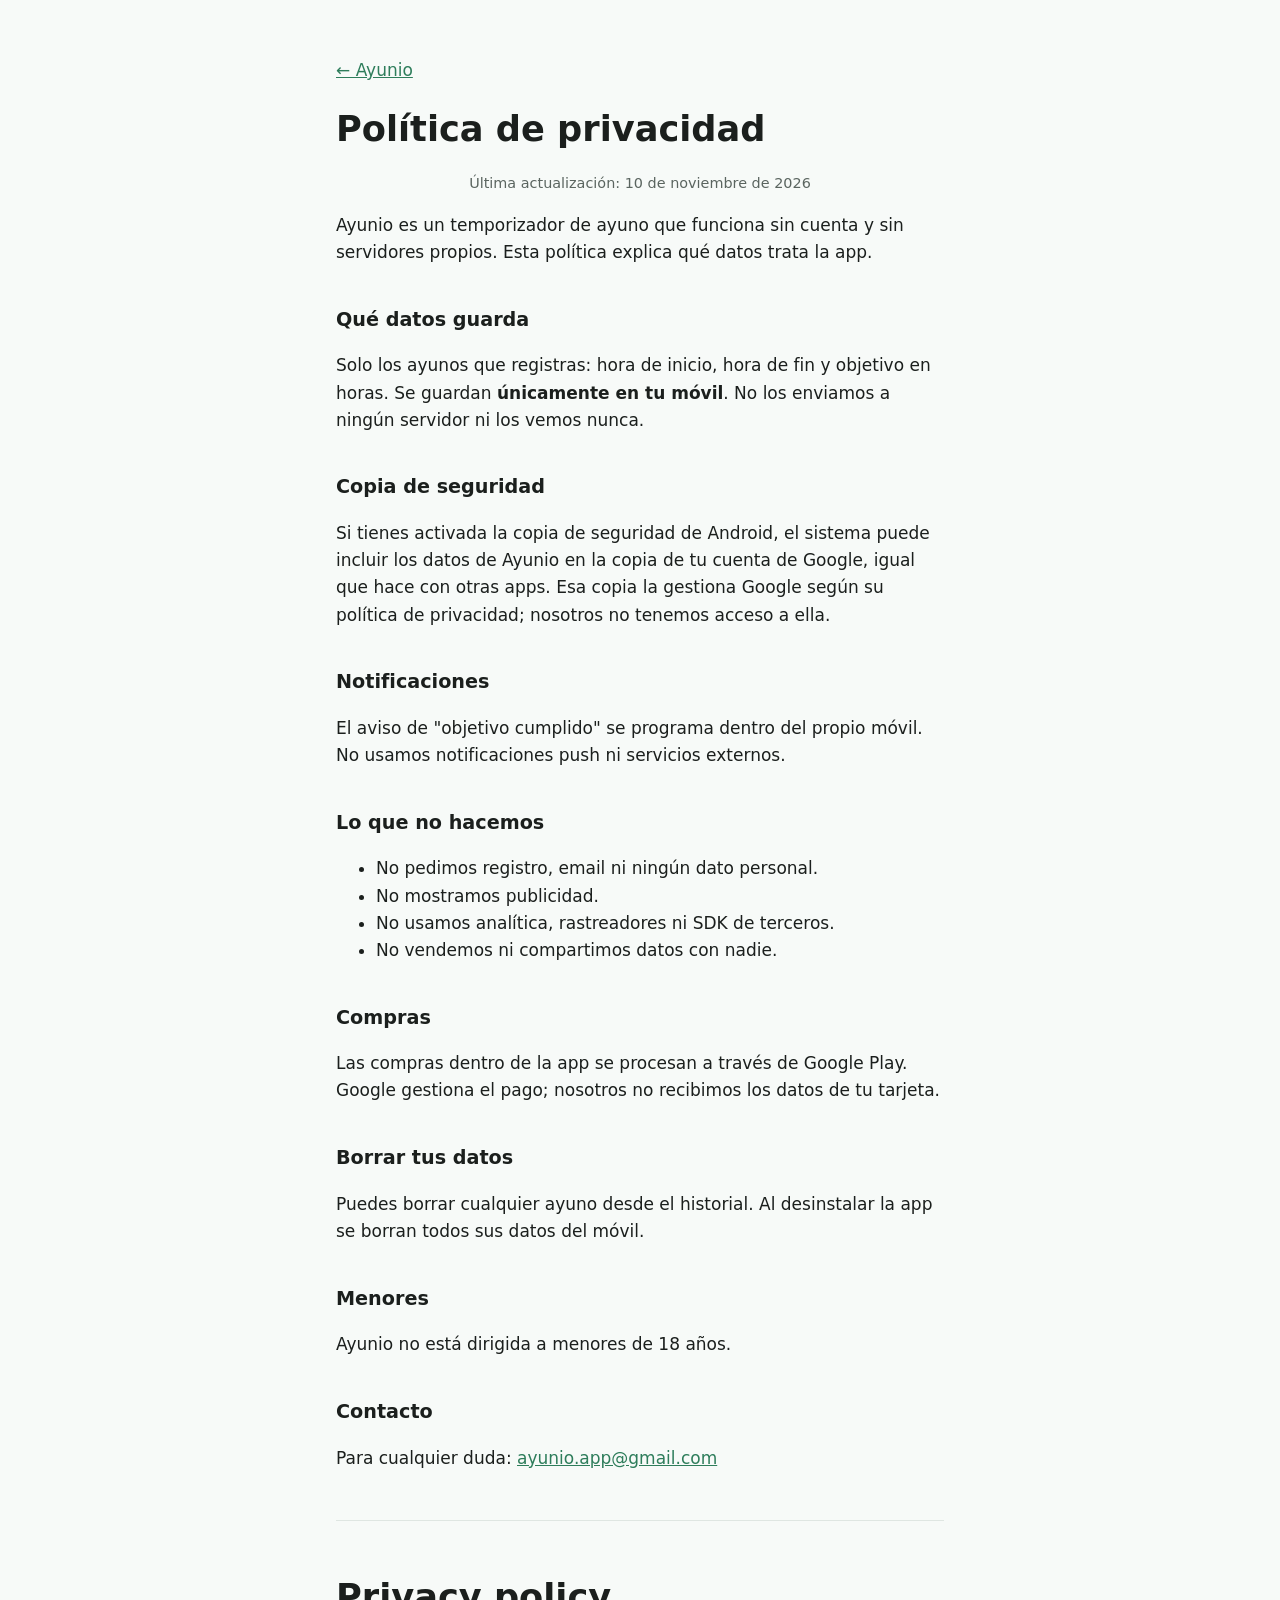
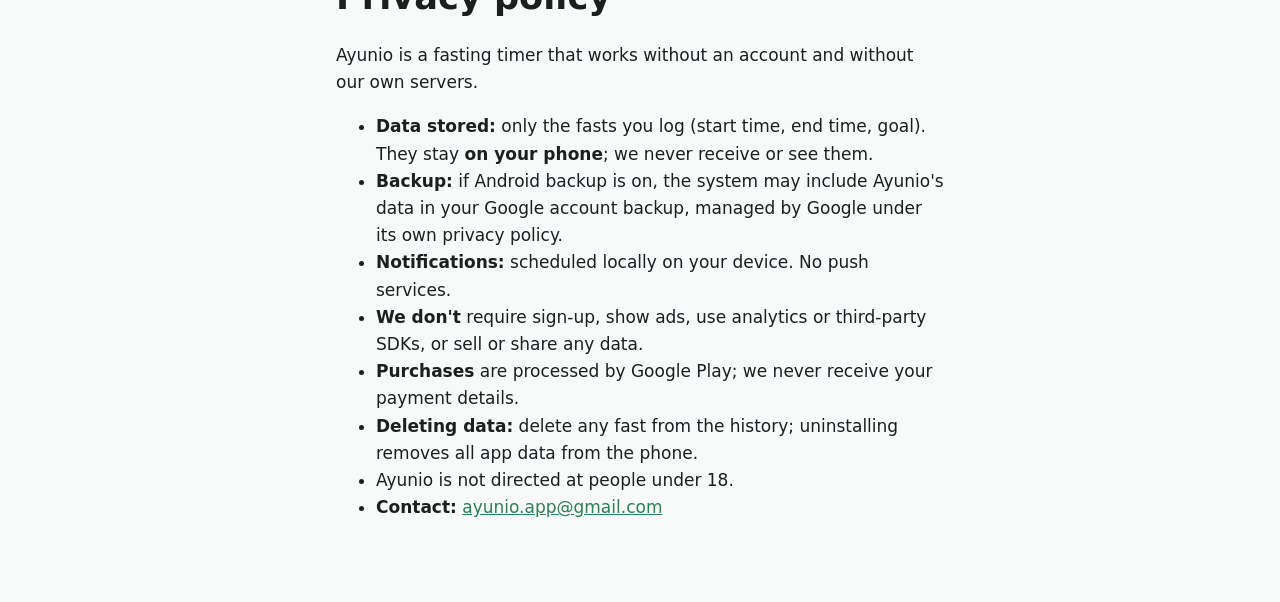
==== privacidad.html @ 6d24bfd1 "Web de Ayunio: landing y política de privacidad Co-Authored-By: Claude Opus 5.5 <noreply@anthropic.c" ====
<!doctype html>
<html lang="es">
<head>
<meta charset="utf-8">
<meta name="viewport" content="width=device-width, initial-scale=1">
<title>Ayunio · Política de privacidad</title>
<link rel="stylesheet" href="estilo.css">
</head>
<body>
<main>
  <p><a href="./">← Ayunio</a></p>
  <h1>Política de privacidad</h1>
  <p class="nota">Última actualización: 10 de noviembre de 2026</p>

  <p>Ayunio es un temporizador de ayuno que funciona sin cuenta y sin servidores propios. Esta política explica qué datos trata la app.</p>

  <h2>Qué datos guarda</h2>
  <p>Solo los ayunos que registras: hora de inicio, hora de fin y objetivo en horas. Se guardan <strong>únicamente en tu móvil</strong>. No los enviamos a ningún servidor ni los vemos nunca.</p>

  <h2>Copia de seguridad</h2>
  <p>Si tienes activada la copia de seguridad de Android, el sistema puede incluir los datos de Ayunio en la copia de tu cuenta de Google, igual que hace con otras apps. Esa copia la gestiona Google según su política de privacidad; nosotros no tenemos acceso a ella.</p>

  <h2>Notificaciones</h2>
  <p>El aviso de "objetivo cumplido" se programa dentro del propio móvil. No usamos notificaciones push ni servicios externos.</p>

  <h2>Lo que no hacemos</h2>
  <ul>
    <li>No pedimos registro, email ni ningún dato personal.</li>
    <li>No mostramos publicidad.</li>
    <li>No usamos analítica, rastreadores ni SDK de terceros.</li>
    <li>No vendemos ni compartimos datos con nadie.</li>
  </ul>

  <h2>Compras</h2>
  <p>Las compras dentro de la app se procesan a través de Google Play. Google gestiona el pago; nosotros no recibimos los datos de tu tarjeta.</p>

  <h2>Borrar tus datos</h2>
  <p>Puedes borrar cualquier ayuno desde el historial. Al desinstalar la app se borran todos sus datos del móvil.</p>

  <h2>Menores</h2>
  <p>Ayunio no está dirigida a menores de 18 años.</p>

  <h2>Contacto</h2>
  <p>Para cualquier duda: <a href="mailto:ayunio.app@gmail.com">ayunio.app@gmail.com</a></p>

  <hr>

  <h1 lang="en">Privacy policy</h1>
  <div lang="en">
    <p>Ayunio is a fasting timer that works without an account and without our own servers.</p>
    <ul>
      <li><strong>Data stored:</strong> only the fasts you log (start time, end time, goal). They stay <strong>on your phone</strong>; we never receive or see them.</li>
      <li><strong>Backup:</strong> if Android backup is on, the system may include Ayunio's data in your Google account backup, managed by Google under its own privacy policy.</li>
      <li><strong>Notifications:</strong> scheduled locally on your device. No push services.</li>
      <li><strong>We don't</strong> require sign-up, show ads, use analytics or third-party SDKs, or sell or share any data.</li>
      <li><strong>Purchases</strong> are processed by Google Play; we never receive your payment details.</li>
      <li><strong>Deleting data:</strong> delete any fast from the history; uninstalling removes all app data from the phone.</li>
      <li>Ayunio is not directed at people under 18.</li>
      <li><strong>Contact:</strong> <a href="mailto:ayunio.app@gmail.com">ayunio.app@gmail.com</a></li>
    </ul>
  </div>
</main>
</body>
</html>
---- estilo.css ----
:root {
  --fondo: #f7faf8;
  --texto: #1b1f1d;
  --suave: #5b6560;
  --acento: #2e7d5b;
  --acento-texto: #ffffff;
  --linea: #dfe6e2;
}
@media (prefers-color-scheme: dark) {
  :root {
    --fondo: #121614;
    --texto: #e7ece9;
    --suave: #a3ada8;
    --acento: #6fcf9f;
    --acento-texto: #0d1f16;
    --linea: #2a312d;
  }
}
* { box-sizing: border-box; }
body {
  margin: 0;
  background: var(--fondo);
  color: var(--texto);
  font: 17px/1.6 system-ui, -apple-system, "Segoe UI", Roboto, sans-serif;
}
main { max-width: 640px; margin: 0 auto; padding: 40px 16px 64px; }
a { color: var(--acento); }
h1 { font-size: 2.2rem; margin: 0.2em 0; }
h2 { font-size: 1.2rem; margin-top: 2em; }
header { text-align: center; margin-bottom: 32px; }
.logo {
  width: 88px; height: 88px; margin: 0 auto; border-radius: 50%;
  border: 10px solid var(--linea); border-top-color: var(--acento); border-right-color: var(--acento);
  transform: rotate(-45deg);
}
.lema { font-size: 1.25rem; color: var(--suave); margin: 0; }
.ventajas { list-style: none; padding: 0; }
.ventajas li { padding: 10px 0; border-bottom: 1px solid var(--linea); }
.ventajas li::before { content: "✓ "; color: var(--acento); font-weight: bold; }
.cta { text-align: center; margin: 32px 0 8px; }
.boton {
  display: inline-block; padding: 14px 28px; border-radius: 999px;
  background: var(--acento); color: var(--acento-texto); text-decoration: none; font-weight: 600;
}
.nota { color: var(--suave); font-size: 0.9rem; text-align: center; }
section { margin-top: 48px; padding-top: 8px; border-top: 1px solid var(--linea); }
footer { margin-top: 48px; }
hr { border: 0; border-top: 1px solid var(--linea); margin: 48px 0; }
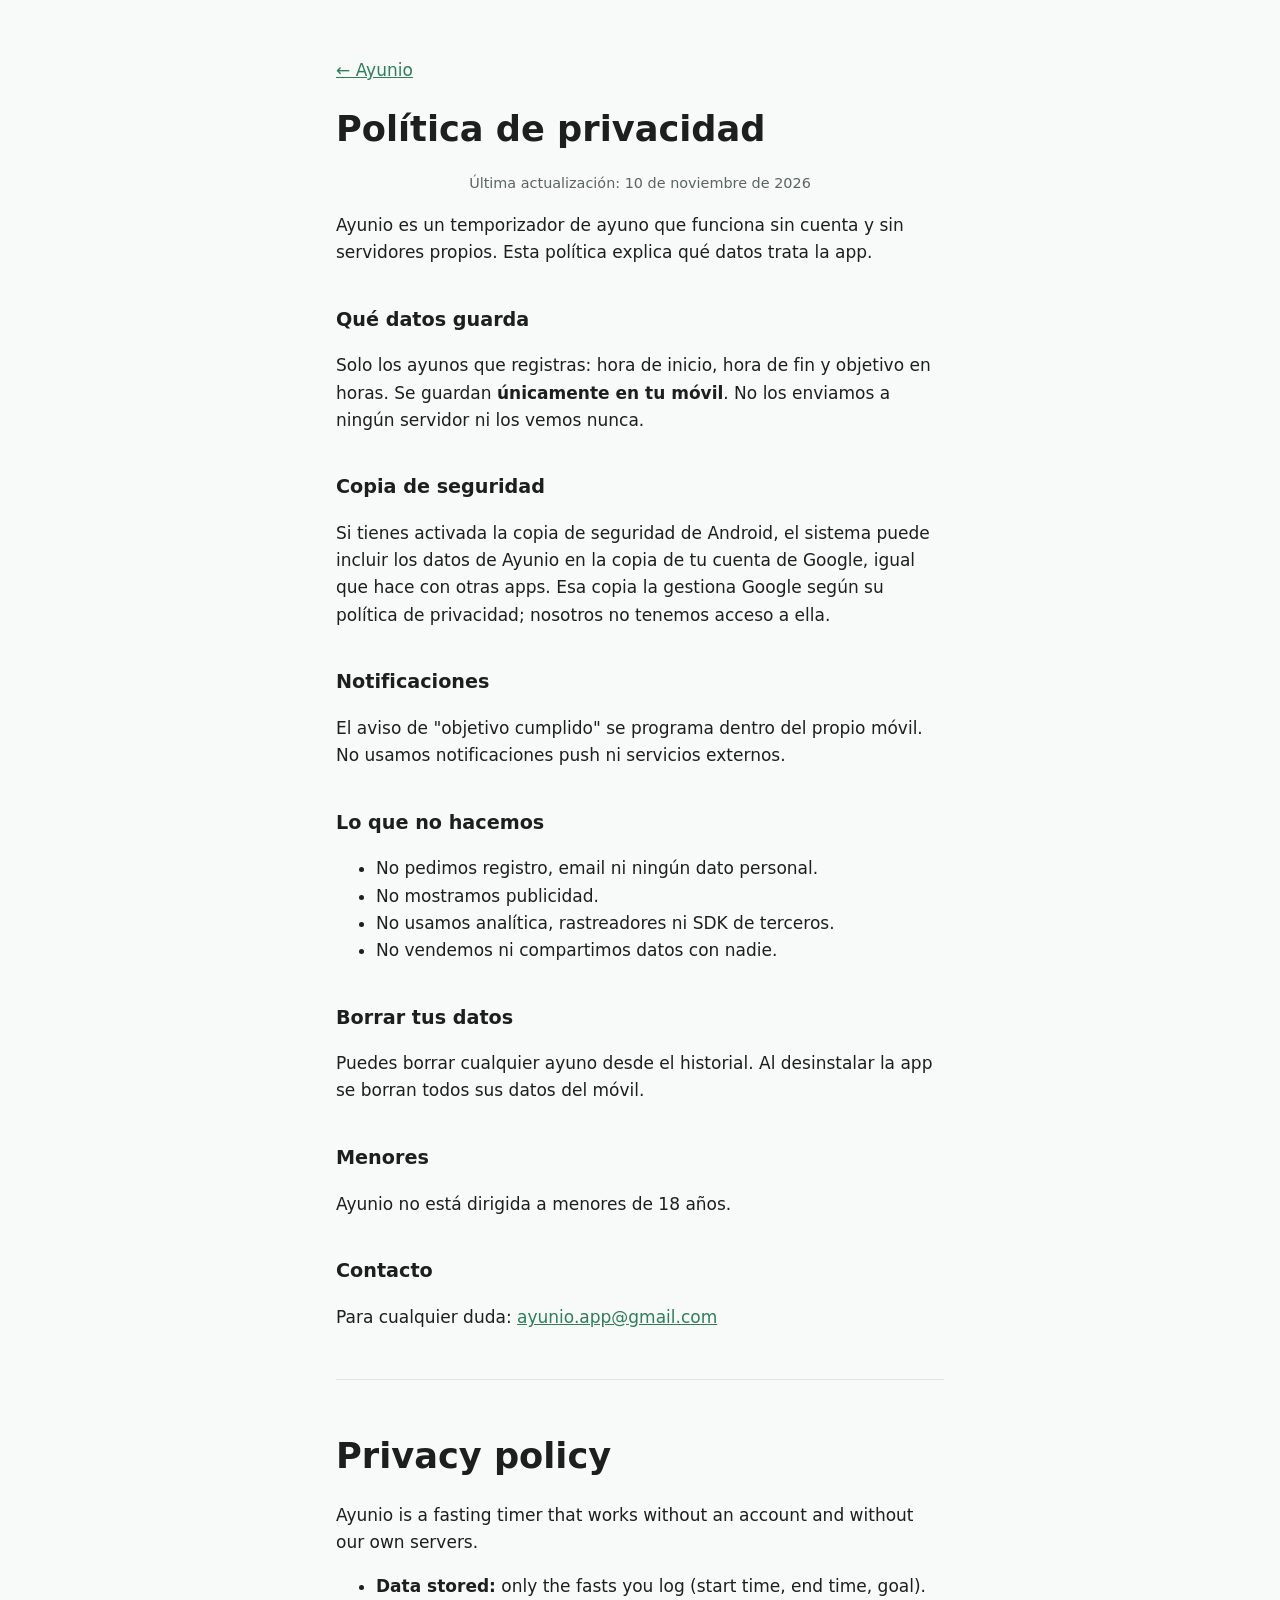
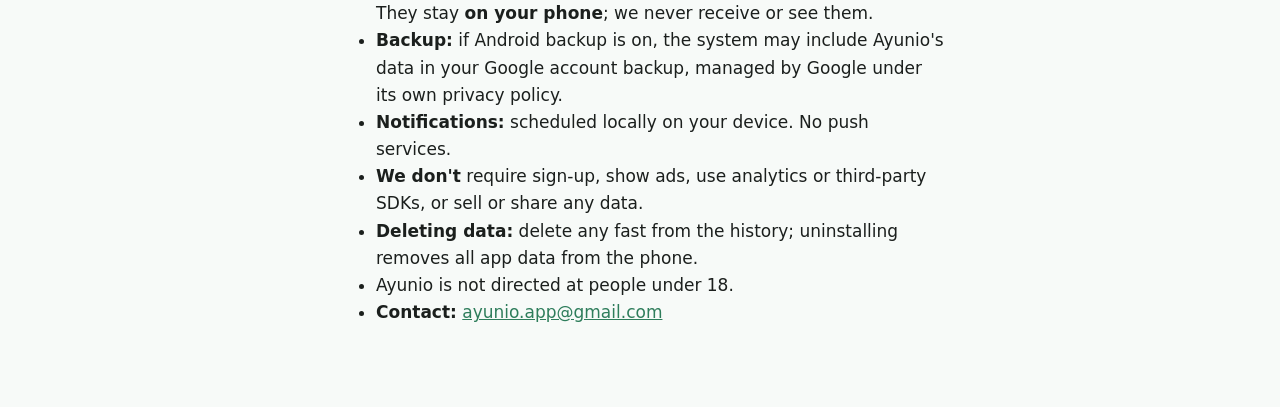
==== commit f3e5fa4c: "Quita las menciones al Pro y a las compras: la v1 sale sin pagos Co-Authored-By: Claude Opus 5.5 <no" ====
--- a/privacidad.html
+++ b/privacidad.html
@@ -31,8 +31,6 @@
     <li>No vendemos ni compartimos datos con nadie.</li>
   </ul>
 
-  <h2>Compras</h2>
-  <p>Las compras dentro de la app se procesan a través de Google Play. Google gestiona el pago; nosotros no recibimos los datos de tu tarjeta.</p>
 
   <h2>Borrar tus datos</h2>
   <p>Puedes borrar cualquier ayuno desde el historial. Al desinstalar la app se borran todos sus datos del móvil.</p>
@@ -53,7 +51,6 @@
       <li><strong>Backup:</strong> if Android backup is on, the system may include Ayunio's data in your Google account backup, managed by Google under its own privacy policy.</li>
       <li><strong>Notifications:</strong> scheduled locally on your device. No push services.</li>
       <li><strong>We don't</strong> require sign-up, show ads, use analytics or third-party SDKs, or sell or share any data.</li>
-      <li><strong>Purchases</strong> are processed by Google Play; we never receive your payment details.</li>
       <li><strong>Deleting data:</strong> delete any fast from the history; uninstalling removes all app data from the phone.</li>
       <li>Ayunio is not directed at people under 18.</li>
       <li><strong>Contact:</strong> <a href="mailto:ayunio.app@gmail.com">ayunio.app@gmail.com</a></li>
